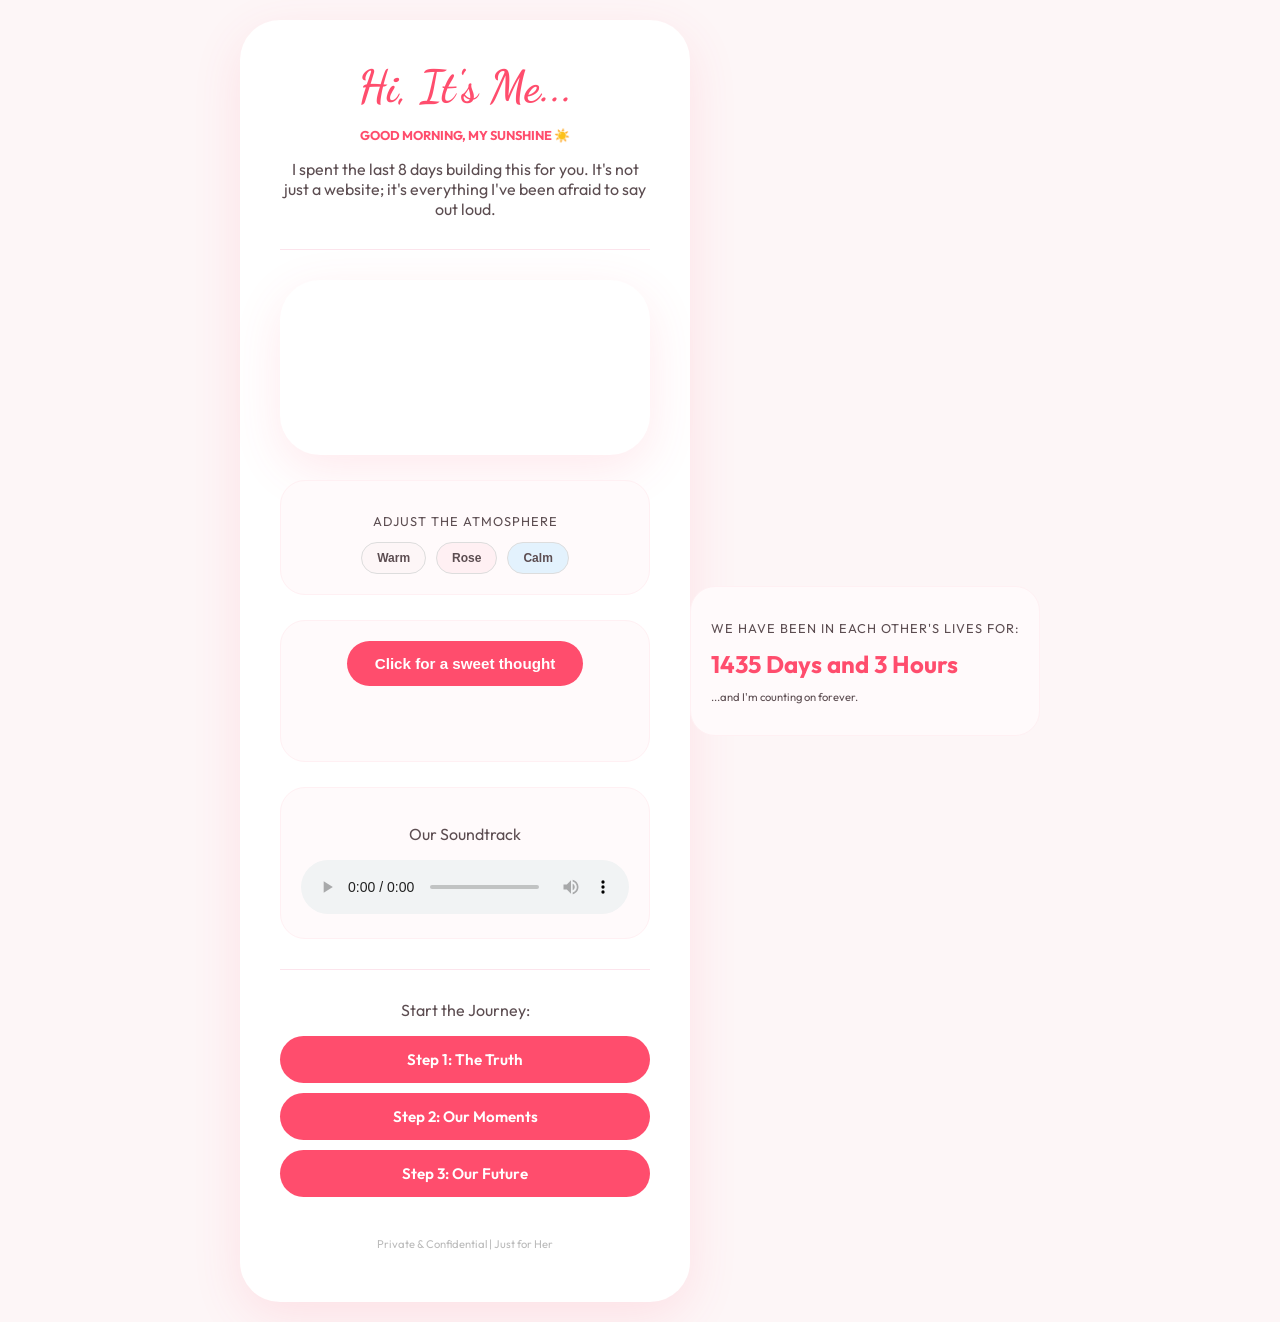
==== index.html @ 4a4481d3 "Add files via upload" ====
<!DOCTYPE html>
<html lang="en">
<head>
    <meta charset="UTF-8">
    <script>function createFloatingHeart() {
    const heart = document.createElement('div');
    heart.innerHTML = '❤️';
    heart.style.position = 'fixed';
    heart.style.bottom = '-20px';
    heart.style.left = Math.random() * 100 + 'vw';
    heart.style.fontSize = (Math.random() * 10 + 10) + 'px';
    heart.style.opacity = Math.random();
    heart.style.transition = 'transform 5s linear, opacity 5s linear';
    heart.style.pointerEvents = 'none';
    heart.style.zIndex = '0'; // Stays behind your content
    document.body.appendChild(heart);

    setTimeout(() => {
        heart.style.transform = `translateY(-110vh) rotate(${Math.random() * 360}deg)`;
        heart.style.opacity = '0';
    }, 100);

    setTimeout(() => heart.remove(), 6000);
}

// Create a new heart every 300ms
setInterval(createFloatingHeart, 300);</script>
    <meta name="viewport" content="width=device-width, initial-scale=1.0">
    <title>A Private Space | For You</title>
    <link rel="stylesheet" href="index.css">
    <link href="https://fonts.googleapis.com/css2?family=Dancing+Script:wght@600&family=Outfit:wght@300;600&display=swap" rel="stylesheet">
</head>
<body>
<div id="loader">
    <div class="heart-pulse">❤️</div>
</div>

    <div class="container">
        <div class="header-section">
            
            <h1>Hi, It's Me...</h1>
            <p id="greeting" style="font-size: 0.8rem; font-weight: bold; color: #ff4d6d; text-transform: uppercase;"></p>
            <p>I spent the last 8 days building this for you. It's not just a website; it's everything I've been afraid to say out loud.</p>
        </div>

        <hr>
        <div class="container">
         <p id="typewriter" style="font-family: 'Dancing Script', cursive; font-size: 1.4rem; color: #ff4d6d; min-height: 50px;"></p>
        </div>
        <script>const text = "I know things haven't been perfect... but I'm still here, and I'm still yours.";
        let i = 0;

        function typeWriter() {
            if (i < text.length) {
                document.getElementById("typewriter").innerHTML += text.charAt(i);
                i++;
                setTimeout(typeWriter, 100);
            }
        }
        // Start the effect after the page fades in
        window.addEventListener('load', () => setTimeout(typeWriter, 1500));</script>
        <div class="feature-box">
            <p style="font-size: 0.8rem; text-transform: uppercase; letter-spacing: 1px;">Adjust the Atmosphere</p>
            <div class="mood-btns">
                <button class="mood-btn" onclick="changeMood('#fdf6f7')" style="background: #fdf6f7; color: #5c4d51; border: 1px solid #ddd;">Warm</button>
                <button class="mood-btn" onclick="changeMood('#fff0f3')" style="background: #fff0f3; color: #5c4d51; border: 1px solid #ddd;">Rose</button>
                <button class="mood-btn" onclick="changeMood('#e3f2fd')" style="background: #e3f2fd; color: #5c4d51; border: 1px solid #ddd;">Calm</button>
            </div>
        </div>

        <div class="feature-box">
            <button onclick="showCompliment()">Click for a sweet thought</button>
            <p id="compliment-text" style="margin-top: 15px; font-style: italic; color: #ff4d6d; min-height: 24px;"></p>
        </div>

        <div class="feature-box">
            <p>Our Soundtrack</p>
            <audio controls style="width: 100%; border-radius: 10px;">
                <source src="our-song.mp3" type="audio/mpeg">
                Your browser does not support the audio element.
            </audio>
        </div>

        <hr>

        <div class="nav-menu">
            <p>Start the Journey:</p>
            <a href="apology.html" class="btn main-btn">Step 1: The Truth</a>
            <a href="memories.html" class="btn main-btn">Step 2: Our Moments</a>
            <a href="future.html" class="btn main-btn">Step 3: Our Future</a>
        </div>
        <footer>
            <p>Private & Confidential | Just for Her</p>
        </footer>
    </div>
     <div class="feature-box">
            <p style="font-size: 0.8rem; letter-spacing: 1px;">WE HAVE BEEN IN EACH OTHER'S LIVES FOR:</p>
            <div id="together-counter" style="font-size: 1.5rem; font-weight: bold; color: #ff4d6d;"></div>
            <p style="font-size: 0.7rem;">...and I'm counting on forever.</p>
        </div>

    <script src="script.js"></script>
</body>
</html>
---- index.css ----
/* Master Styling */
* { box-sizing: border-box; }

body {
    background-color: #fdf6f7;
    color: #5c4d51;
    font-family: 'Outfit', sans-serif;
    margin: 0;
    min-height: 100vh;
    display: flex;
    justify-content: center;
    align-items: center;
    padding: 20px;
    transition: background-color 0.8s ease; /* Smooth mood transition */
}

.container {
    background: white;
    padding: 40px;
    border-radius: 40px;
    box-shadow: 0 15px 50px rgba(255, 77, 109, 0.12);
    max-width: 450px;
    width: 100%;
    text-align: center;
}

h1 {
    font-family: 'Dancing Script', cursive;
    color: #ff4d6d;
    font-size: 2.8rem;
    margin: 0;
}

.feature-box {
    margin: 25px 0;
    padding: 20px;
    background: #fffafb;
    border-radius: 25px;
    border: 1px solid #fff0f3;
}

/* Unified Button Style */
.btn, button {
    padding: 14px 28px;
    background: #ff4d6d;
    color: white;
    text-decoration: none;
    border-radius: 50px;
    font-weight: 600;
    border: none;
    cursor: pointer;
    transition: all 0.3s ease;
    display: inline-block;
    font-size: 0.95rem;
}

.btn:hover, button:hover {
    transform: translateY(-3px);
    box-shadow: 0 10px 20px rgba(255, 77, 109, 0.3);
    filter: brightness(1.1);
}

.mood-btns {
    display: flex;
    justify-content: center;
    gap: 10px;
    margin-top: 10px;
}

.mood-btn {
    padding: 8px 15px;
    font-size: 0.75rem;
}

.main-btn {
    width: 100%;
    margin-bottom: 10px;
}

hr {
    border: none;
    border-top: 1px solid #fce4ec;
    margin: 30px 0;
}

footer {
    margin-top: 30px;
    font-size: 0.7rem;
    color: #bbb;
}

/* 1. Custom Heart Cursor */
html, body {
    cursor: url('data:image/svg+xml;utf8,<svg xmlns="http://www.w3.org/2000/svg" width="20" height="20" style="fill:red;"><path d="M10 18.35l-1.45-1.32C3.4 12.36 1 10.28 1 7.5 1 5.5 2.5 4 4.5 4c1.54 0 3.04.99 3.5 2.36h1C9.46 4.99 10.96 4 12.5 4 14.5 4 16 5.5 16 7.5c0 2.78-2.4 4.86-7.55 9.54L10 18.35z"/></svg>'), auto;
}

/* 2. Page Fade-In Animation */
body {
    animation: fadeInPage 1.5s ease-in-out;
}

@keyframes fadeInPage {
    from { opacity: 0; transform: translateY(10px); }
    to { opacity: 1; transform: translateY(0); }
}

/* 3. Floating Animation for Buttons */
.btn {
    animation: floating 3s ease-in-out infinite;
}

@keyframes floating {
    0% { transform: translatey(0px); }
    50% { transform: translatey(-5px); }
    100% { transform: translatey(0px); }
}

#loader {
    position: fixed;
    top: 0;
    left: 0;
    width: 100%;
    height: 100%;
    background: white;
    display: flex;
    justify-content: center;
    align-items: center;
    z-index: 9999;
    animation: fadeOutLoader 1s forwards 1.5s;
}

.heart-pulse {
    font-size: 50px;
    animation: pulse 1s infinite;
}

@keyframes fadeOutLoader {
    to { opacity: 0; visibility: hidden; }
}

@keyframes pulse {
    0% { transform: scale(1); }
    50% { transform: scale(1.3); }
    100% { transform: scale(1); }
}
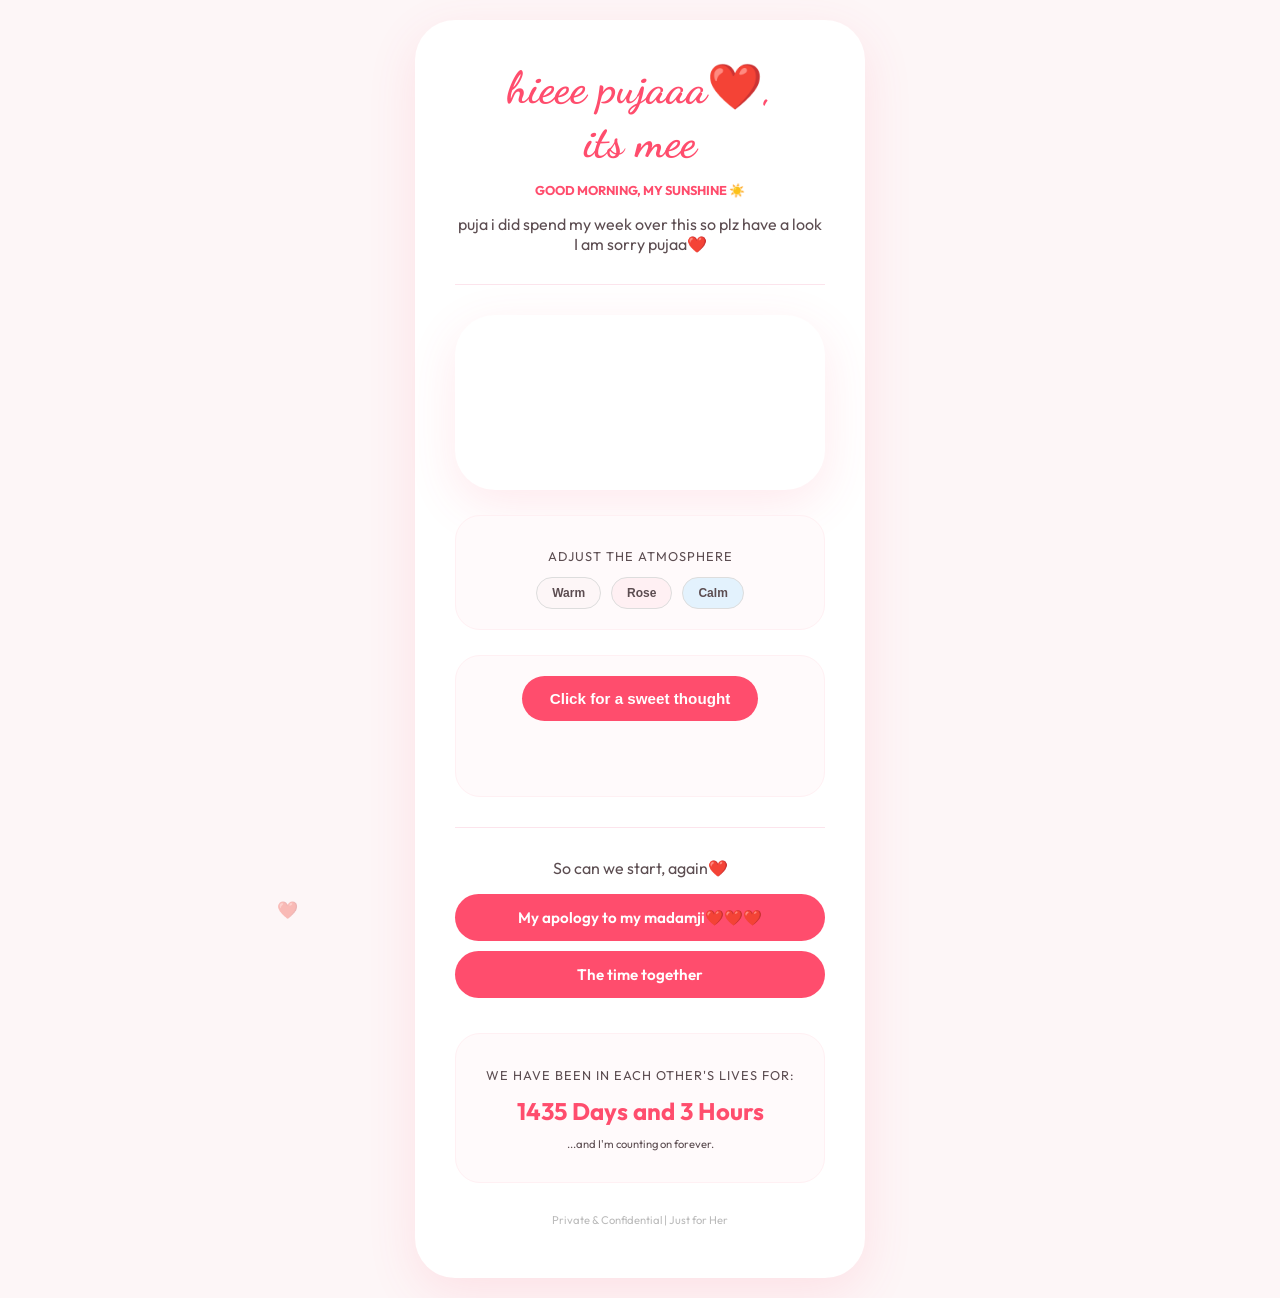
==== commit 97fecc92: "Update index.html" ====
--- a/index.html
+++ b/index.html
@@ -38,15 +38,15 @@
     <div class="container">
         <div class="header-section">
             
-            <h1>Hi, It's Me...</h1>
+            <h1>hieee pujaaa❤️,<br> its mee</h1>
             <p id="greeting" style="font-size: 0.8rem; font-weight: bold; color: #ff4d6d; text-transform: uppercase;"></p>
-            <p>I spent the last 8 days building this for you. It's not just a website; it's everything I've been afraid to say out loud.</p>
+            <p>puja i did spend my week over this so plz have a look<br>I am sorry pujaa❤️</p>
         </div>
 
         <hr>
         <div class="container">
          <p id="typewriter" style="font-family: 'Dancing Script', cursive; font-size: 1.4rem; color: #ff4d6d; min-height: 50px;"></p>
-        </div>
+        </div>  
         <script>const text = "I know things haven't been perfect... but I'm still here, and I'm still yours.";
         let i = 0;
 
@@ -73,32 +73,26 @@
             <p id="compliment-text" style="margin-top: 15px; font-style: italic; color: #ff4d6d; min-height: 24px;"></p>
         </div>
 
-        <div class="feature-box">
-            <p>Our Soundtrack</p>
-            <audio controls style="width: 100%; border-radius: 10px;">
-                <source src="our-song.mp3" type="audio/mpeg">
-                Your browser does not support the audio element.
-            </audio>
-        </div>
 
         <hr>
 
         <div class="nav-menu">
-            <p>Start the Journey:</p>
-            <a href="apology.html" class="btn main-btn">Step 1: The Truth</a>
-            <a href="memories.html" class="btn main-btn">Step 2: Our Moments</a>
-            <a href="future.html" class="btn main-btn">Step 3: Our Future</a>
+            <p>So can we start, again❤️</p>
+            <a href="apology.html" class="btn main-btn">My apology to my madamji❤️❤️❤️</a>
+            <a href="memories.html" class="btn main-btn">The time together</a>
+            
+        </div>
+         <div class="feature-box">
+            <p style="font-size: 0.8rem; letter-spacing: 1px;">WE HAVE BEEN IN EACH OTHER'S LIVES FOR:</p>
+            <div id="together-counter" style="font-size: 1.5rem; font-weight: bold; color: #ff4d6d;"></div>
+            <p style="font-size: 0.7rem;">...and I'm counting on forever.</p>
         </div>
         <footer>
             <p>Private & Confidential | Just for Her</p>
         </footer>
     </div>
-     <div class="feature-box">
-            <p style="font-size: 0.8rem; letter-spacing: 1px;">WE HAVE BEEN IN EACH OTHER'S LIVES FOR:</p>
-            <div id="together-counter" style="font-size: 1.5rem; font-weight: bold; color: #ff4d6d;"></div>
-            <p style="font-size: 0.7rem;">...and I'm counting on forever.</p>
-        </div>
+    
 
     <script src="script.js"></script>
 </body>
-</html>+</html>
